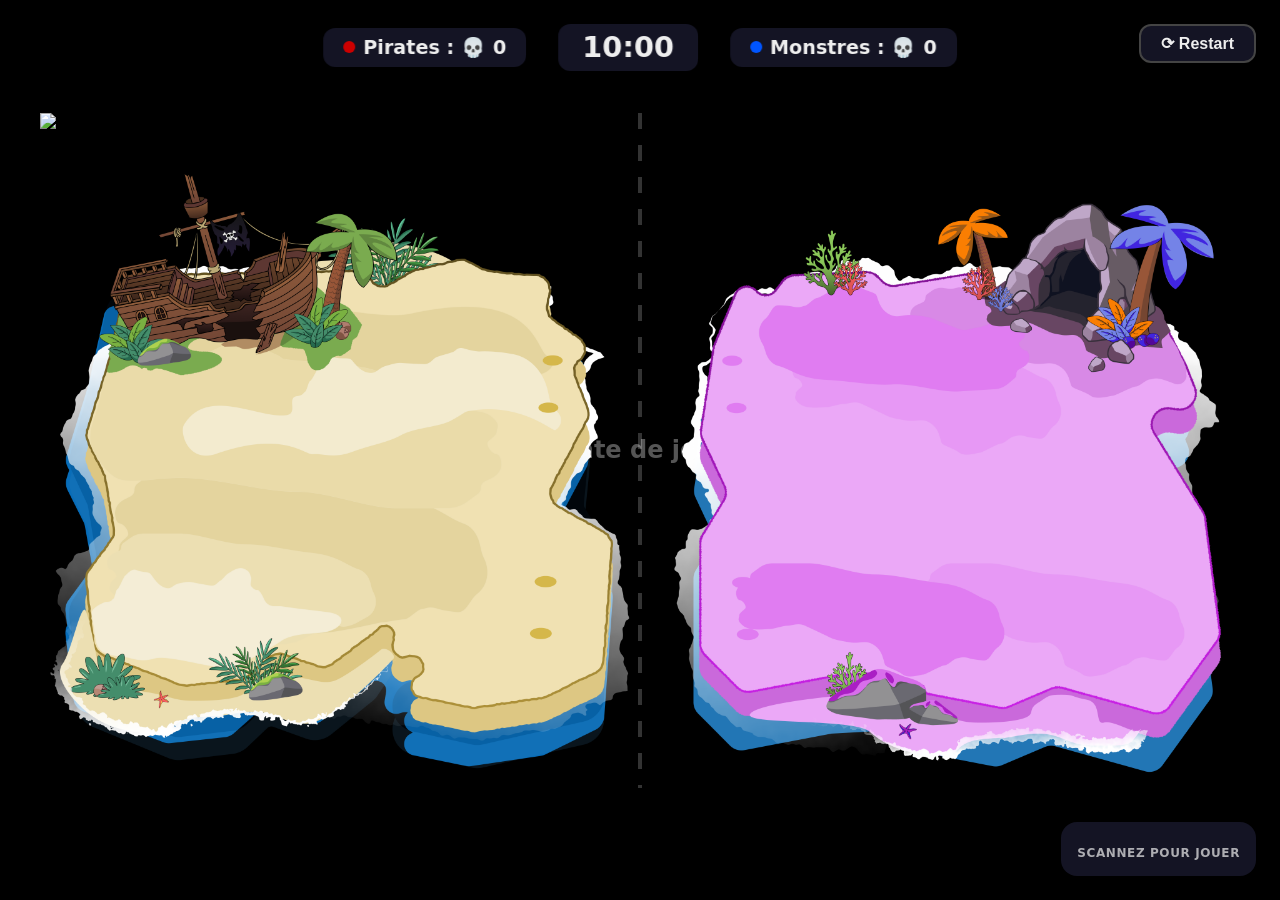
==== fruit-eater/game/index.html @ e528286f "feat: Introduce new arena background visuals and refactor game logic with zone-based spawning and pl" ====
<!DOCTYPE html>
<html lang="fr">
  <head>
    <meta charset="UTF-8" />
    <meta name="viewport" content="width=device-width, initial-scale=1.0" />
    <title>Sea Clash - Ecran Géant</title>
    <link rel="stylesheet" href="style.css?v=5" />
  </head>
  <body>

    <div id="hud">
      <div class="hud-team pirate">
        <span class="team-dot pirate" style="background: #cc0000;"></span>
        Pirates : 💀 <span id="deaths-pirate">0</span>
      </div>
      <div id="timer">10:00</div>
      <div class="hud-team monstre">
        <span class="team-dot monstre" style="background: #0055ff;"></span>
        Monstres : 💀 <span id="deaths-monstre">0</span>
      </div>
    </div>

    <div id="arena-wrapper">
      <div id="arena">
        <img id="bg-sea" src="ui/Composition_1_1.gif" alt="mer">
        <img id="bg-islands" src="ui/asset_du_fond.png" alt="iles">
        

        <div class="passerelle hidden" id="passerelle-top"></div>
        <div class="passerelle hidden" id="passerelle-bottom"></div>
        <div id="waiting">En attente de joueurs...</div>
      </div>
    </div>

    <div id="abordage-banner" class="hidden">
      ⚔️ ABORDAGE ! <span id="abordage-countdown"></span>
    </div>

    <div id="countdown-overlay" class="overlay hidden">
      <img id="countdown-image" src="" alt="countdown" style="max-width: 60vw; max-height: 60vh;">
    </div>

    <div id="screen-gameover" class="overlay hidden">
      <div class="gameover-card">
        <h1 id="gameover-title">Fin de la partie !</h1>

        <div class="gameover-scores">
          <div class="gameover-team pirate">
            <span class="team-dot pirate" style="background: #cc0000;"></span>
            Pirates
            <span class="gameover-points" id="final-pirate" style="color: #cc0000;">💀 0</span>
          </div>
          <div class="gameover-vs">VS</div>
          <div class="gameover-team monstre">
            <span class="team-dot monstre" style="background: #0055ff;"></span>
            Monstres
            <span class="gameover-points" id="final-monstre" style="color: #0055ff;">💀 0</span>
          </div>
        </div>

        <div id="gameover-restart">Prochaine partie dans <span id="restart-countdown">30</span>s</div>
      </div>
    </div>

    <button id="btn-restart">⟳ Restart</button>
    <div id="qr-box">
      <div id="qr-code"></div>
      <span id="qr-label">Scannez pour jouer</span>
    </div>

    <script src="https://cdnjs.cloudflare.com/ajax/libs/qrcode-generator/1.4.4/qrcode.min.js"></script>
    <script src="script.js?v=5"></script>
  </body>
</html>
---- fruit-eater/game/style.css ----
/* =============================================================================
   ECRAN DE JEU — style.css (affiche sur le projecteur / TV)
   ============================================================================= */

/* --- Reset CSS --- */
* {
  margin: 0;
  padding: 0;
  box-sizing: border-box;
}

.hidden {
  display: none !important;
}

body {
  background: #07bbdf;
  overflow: hidden; /* Pas de scrollbar */
  font-family: "Segoe UI", system-ui, sans-serif;
}

/* =============================================================================
   HUD (Head-Up Display)
   Barre d'info fixee en haut de l'ecran : score rouge | timer | score bleu
   ============================================================================= */

#hud {
  position: fixed;
  top: 1.5rem;
  left: 50%;
  transform: translateX(-50%); /* Centrer horizontalement */
  display: flex;
  align-items: center;
  gap: 2rem;
  z-index: 1000; /* Au-dessus de l'arène plein écran */
}

/* Bloc de score d'une equipe */
.hud-team {
  display: flex;
  align-items: center;
  gap: 0.5rem;
  font-size: 1.2rem;
  font-weight: 700;
  color: #eee;
  background: #1a1a2ecc; /* Fond semi-transparent */
  padding: 0.5rem 1.25rem;
  border-radius: 12px;
  backdrop-filter: blur(8px); /* Effet de flou derriere */
}

/* Compteur de morts dans le HUD */
.hud-deaths {
  margin-left: 0.5rem;
  opacity: 0.75;
  font-size: 1rem;
}

/* Timer au centre du HUD */
#timer {
  font-size: 1.8rem;
  font-weight: 800;
  color: #eee;
  background: #1a1a2ecc;
  padding: 0.4rem 1.5rem;
  border-radius: 12px;
  backdrop-filter: blur(8px);
  font-variant-numeric: tabular-nums; /* Chiffres a largeur fixe (pas de "saut") */
}

/* Timer en mode urgent : rouge + clignotant (derniers 30 secondes) */
#timer.urgent {
  color: #e94560;
  animation: pulse 1s infinite;
}

@keyframes pulse {
  0%, 100% { opacity: 1; }
  50% { opacity: 0.5; }
}

/* Petit rond colore a cote du nom d'equipe */
.team-dot {
  width: 12px;
  height: 12px;
  border-radius: 50%;
}

.team-dot.rouge {
  background: #e94560;
}

.team-dot.bleu {
  background: #4ea8de;
}

/* =============================================================================
   ARENA (zone de jeu)
   ============================================================================= */

/* Wrapper qui centre l'arene dans tout l'ecran */
#arena-wrapper {
  position: fixed;
  top: 0;
  left: 0;
  width: 100vw;
  height: 100vh;
  display: flex;
  justify-content: center;
  align-items: center;
  background: #000; /* Barres noires si ratio ne correspond pas */
}

/* L'arene elle-meme : 1200x675, agrandie/reduite via transform: scale() */
#arena {
  position: relative;
  width: 1200px;
  height: 675px;
  background: #000;
  overflow: hidden;
  transform-origin: center center;
  flex-shrink: 0;
}

/* Couches de Décor du Fond Marin */
#bg-sea {
  position: absolute;
  top: 0; left: 0;
  width: 100%; height: 100%;
  object-fit: cover;
  z-index: 0; /* Tout en bas, sous les joueurs */
}

#bg-islands {
  position: absolute;
  top: 0; left: 0;
  width: 100%; height: 100%;
  object-fit: contain;
  pointer-events: none; /* Laisse passer les clics au besoin */
  z-index: 1; /* Sous les joueurs, sur l'océan */
}

/* Passerelles sur la ligne centrale (ouvertes pendant l'abordage) */
.passerelle {
  position: absolute;
  left: calc(50% - 10px);
  width: 20px;
  background: rgba(255, 200, 0, 0.25);
  border-left: 3px solid rgba(255, 200, 0, 0.6);
  border-right: 3px solid rgba(255, 200, 0, 0.6);
  pointer-events: none;
  z-index: 2;
}

#passerelle-top    { top: 73px;  height: 120px; }
#passerelle-bottom { top: 607px; height: 120px; }

/* Banniere ABORDAGE ! */
#abordage-banner {
  position: fixed;
  top: 6rem;
  left: 50%;
  transform: translateX(-50%);
  font-size: 2.5rem;
  font-weight: 900;
  color: #ffd700;
  text-shadow: 0 0 20px orange, 0 2px 8px rgba(0,0,0,0.8);
  z-index: 20;
  pointer-events: none;
  animation: pulse 0.8s infinite;
  white-space: nowrap;
}

/* Ligne de separation centrale */
#arena::after {
  content: "";
  position: absolute;
  top: 0;
  left: 50%;
  transform: translateX(-50%);
  width: 4px;
  height: 100%;
  background: repeating-linear-gradient(
    to bottom,
    rgba(255,255,255,0.2) 0px,
    rgba(255,255,255,0.2) 16px,
    transparent 16px,
    transparent 32px
  );
  pointer-events: none;
  z-index: 1;
}

/* Zones des equipes */
.zone {
  position: absolute;
  top: 50%;
  transform: translateY(-50%);
  font-size: 6rem;
  font-weight: 900;
  letter-spacing: 0.1em;
  pointer-events: none;
  z-index: 0;
}

.zone.rouge {
  left: 60px;
  color: #e94560;
  opacity: 0.08;
}

.zone.bleu {
  right: 60px;
  color: #4ea8de;
  opacity: 0.08;
}

/* Message "En attente de joueurs..." affiche quand personne n'est connecte */
#waiting {
  position: absolute;
  inset: 0; /* Raccourci pour top:0 right:0 bottom:0 left:0 */
  display: flex;
  align-items: center;
  justify-content: center;
  font-size: 1.5rem;
  color: #555;
  font-weight: 600;
}

/* =============================================================================
   JOUEURS
   Chaque joueur est une div positionnee en absolu dans l'arene.
   Structure : un cercle colore + le pseudo en dessous.
   ============================================================================= */

.player {
  position: absolute;
  z-index: 3;
  display: flex;
  flex-direction: column;
  align-items: center;
  /* Transition fluide du mouvement (80ms = temps entre 2 envois de position) */
  transition: left 0.05s linear, top 0.05s linear;
  pointer-events: none; /* Ne bloque pas les clics */
}

/* Le cercle du joueur */
.player-dot {
  width: 30px;
  height: 30px;
  border-radius: 50%;
  border: 3px solid white;
}

/* Couleurs par equipe — sans lueur */
.player-dot.rouge {
  background: #e94560;
}

.player-dot.bleu {
  background: #4ea8de;
}

/* Pseudo affiche sous le cercle */
.player-name {
  margin-top: 4px;
  font-size: 0.75rem;
  font-weight: 700;
  color: #eee;
  text-shadow: 0 1px 4px rgba(0, 0, 0, 0.8); /* Ombre pour lisibilite */
  white-space: nowrap;
}


/* =============================================================================
   ECRAN DE FIN DE PARTIE (overlay)
   S'affiche par-dessus tout quand la partie se termine.
   ============================================================================= */

/* L'overlay couvre tout l'ecran avec un fond sombre semi-transparent */
.overlay {
  position: fixed;
  inset: 0;
  background: #0f0f23ee;
  display: flex;
  align-items: center;
  justify-content: center;
  z-index: 100; /* Par-dessus tout, y compris le HUD */
}

.overlay.hidden {
  display: none;
}

/* Carte centrale avec les resultats */
.gameover-card {
  text-align: center;
  color: #eee;
}

.gameover-card h1 {
  font-size: 3rem;
  margin-bottom: 2rem;
}

/* Scores finaux : Rouge VS Bleu */
.gameover-scores {
  display: flex;
  align-items: center;
  gap: 2rem;
  justify-content: center;
  margin-bottom: 2rem;
}

.gameover-team {
  display: flex;
  flex-direction: column;
  align-items: center;
  gap: 0.5rem;
  font-size: 1.3rem;
  font-weight: 700;
}

.gameover-team .team-dot {
  width: 20px;
  height: 20px;
}

/* Le nombre de points en tres gros */
.gameover-points {
  font-size: 4rem;
  font-weight: 900;
}

/* Couleur du score selon l'equipe */
.gameover-team.rouge .gameover-points {
  color: #e94560;
}

.gameover-team.bleu .gameover-points {
  color: #4ea8de;
}

/* "VS" entre les deux equipes */
.gameover-vs {
  font-size: 1.5rem;
  font-weight: 800;
  opacity: 0.4;
}

/* L'equipe gagnante est legerement agrandie */
.gameover-team.winner {
  transform: scale(1.15);
}

/* Texte "Prochaine partie dans Xs" */
#gameover-restart {
  font-size: 1.2rem;
  opacity: 0.6;
  margin-top: 1rem;
}

/* =============================================================================
   COUNTDOWN OVERLAY / POP
   ============================================================================= */

#countdown-overlay {
  background: rgba(0, 0, 0, 0.6);
  z-index: 50;
}

#countdown-image {
  object-fit: contain; /* The inline style max-height takes care of sizing */
  animation: countdown-pop 0.6s cubic-bezier(0.175, 0.885, 0.32, 1.275) forwards;
}

@keyframes countdown-pop {
  0% { transform: scale(0.2); opacity: 0; }
  60% { transform: scale(1.1); opacity: 1; }
  100% { transform: scale(1); opacity: 1; }
}

/* =============================================================================
   QR CODE
   Affiche en bas a droite de l'ecran pour que les joueurs puissent scanner
   et rejoindre la partie facilement.
   ============================================================================= */

#btn-restart {
  position: fixed;
  top: 1.5rem;
  right: 1.5rem;
  background: #1a1a2ecc;
  color: #eee;
  border: 2px solid #444;
  border-radius: 12px;
  padding: 0.5rem 1.25rem;
  font-size: 1rem;
  font-weight: 700;
  cursor: pointer;
  backdrop-filter: blur(8px);
  z-index: 1000;
  transition: background 0.15s;
}

#btn-restart:hover {
  background: #e9456033;
  border-color: #e94560;
}

#qr-box {
  position: fixed;
  bottom: 1.5rem;
  right: 1.5rem;
  display: flex;
  flex-direction: column;
  align-items: center;
  gap: 0.5rem;
  background: #1a1a2ecc;
  padding: 1rem;
  border-radius: 16px;
  backdrop-filter: blur(8px);
  z-index: 1000;
}

/* Le QR code genere est une balise <img> a l'interieur de cette div */
#qr-code img {
  display: block;
  width: 120px;
  height: 120px;
  border-radius: 8px;
}

#qr-label {
  font-size: 0.75rem;
  font-weight: 700;
  color: #eee;
  opacity: 0.7;
  text-transform: uppercase;
  letter-spacing: 0.05em;
}

/* =============================================================================
   ANIMATION KO : DEUX ETOILES EN ORBITE
   Quand un joueur est KO, deux etoiles tournent autour de sa tete.
   ============================================================================= */

/* Le conteneur central (le point pivot de l'orbite) */
.ko-effects {
  position: absolute;
  top: -10px;   /* Hauteur du centre de l'orbite au-dessus de la tete. Ajuste si besoin. */
  left: 50%;    /* Centre horizontalement */
  transform: translateX(-50%); /* Ajustement centrage */
  width: 0; height: 0; /* Le conteneur lui-meme est un point invisible */
  z-index: 10;  /* Au-dessus du pseudo */
  pointer-events: none; /* Ne bloque pas les clics */
}

/* Style commun aux deux etoiles */
.ko-star {
  position: absolute;
  width: 20px;  /* Taille d'une etoile */
  height: 20px;
  top: -10px;   /* Centrer verticalement l'etoile par rapport au pivot */
  left: -10px;  /* Centrer horizontalement l'etoile par rapport au pivot */
  /* Animation 'orbit' : 1.5s pour un tour complet, lineaire, infini */
  animation: orbit 1.5s linear infinite;
}

/* La deuxieme etoile a un delai negatif de la moitie de la duree. */
/* Cela la place exactement a l'oppose de la premiere sur le cercle. */
.ko-star-2 {
  animation-delay: -0.75s;
}

/* DEFINITION DE L'ORBITE (Double Rotation) */
@keyframes orbit {
  from { transform: rotate(0deg) translateX(30px) rotate(0deg); }
  to   { transform: rotate(360deg) translateX(30px) rotate(-360deg); }
}

/* =============================================================================
   NOUVEAU : LOOK MAGIQUE DES GEMMES (Halo + Plus Grosses)
   ============================================================================= */

.gem-container {
  position: absolute;
  width: 42px;  
  height: 42px;
  transform: translate(-50%, -50%);
  z-index: 5;
  pointer-events: none; 
}

.gem-halo {
  display: none; /* Halos supprimés */
}

/* Halos supprimés — classes conservées pour compatibilité JS */
.halo-bombe, .halo-rouge, .halo-corde { display: none; }

.gem-image {
  position: relative;
  width: 100%;
  height: 100%;
  object-fit: contain; 
  z-index: 2; 
}

.gem-warning {
  pointer-events: none;
}
.gem-warning .gem-image {
  animation: gemGrayscalePulse 1s infinite alternate;
}
.gem-warning .gem-halo {
  opacity: 0.1; 
}

@keyframes gemGrayscalePulse {
  from { opacity: 0.3; filter: grayscale(100%); }
  to   { opacity: 0.7; filter: grayscale(50%); }
}

.gem-active {
  animation: gemFloat 2s ease-in-out infinite;
}

@keyframes gemFloat {
  0%, 100% { transform: translate(-50%, -50%) translateY(0px); }
  50%      { transform: translate(-50%, -50%) translateY(-20px); } 
}

.gem-burst {
  animation: gemExplode 0.4s forwards cubic-bezier(0.1, 0.9, 0.2, 1);
  pointer-events: none;
}

@keyframes gemExplode {
  0%   { transform: translate(-50%, -50%) scale(1); opacity: 1; filter: brightness(2); }
  100% { transform: translate(-50%, -50%) scale(3); opacity: 0; filter: brightness(1); } 
}
/* =============================================================================
   NOUVEAU : VISUELS DES BOMBES LANCÉES & EXPLOSIONS
   ============================================================================= */

.bombe-splash {
  position: absolute;
  width: 36px; 
  height: 36px;
  background-size: contain;
  background-repeat: no-repeat;
  background-position: center;
  z-index: 5; 
  pointer-events: none;
  
  /* NOUVEAU : Glissade parfaitement fluide sur 1.5s ! */
  transition: left 1.5s linear, top 1.5s linear;
  
  /* NOUVEAU : Rotation très rapide sur elle-même */
  animation: bombe-spin 0.4s linear infinite;
}

@keyframes bombe-spin {
  from { transform: translate(-50%, -50%) rotate(0deg); }
  to   { transform: translate(-50%, -50%) rotate(360deg); }
}

/* L'élément d'explosion (utilisera explosion.png) */
.explosion {
  position: absolute;
  transform: translate(-50%, -50%); /* Centré parfaitement */
  background-size: contain;
  background-repeat: no-repeat;
  background-position: center;
  z-index: 6; /* Au-dessus de tout */
  pointer-events: none;
  
  /* C'est ici qu'on déclenche l'animation */
  animation: explosion-large 1s ease-out forwards;
}

/* L'animation : s'agrandit énormément et disparaît */
@keyframes explosion-large {
  0% {
    width: 0px; /* Part du centre (taille 0) */
    height: 0px;
    opacity: 1; /* Bien visible */
  }
  50% {
    opacity: 1; /* Reste visible pendant qu'elle s'agrandit */
  }
  100% {
    width: 600px; /* ÉNORME TAILLE (600px !) */
    height: 600px;
    opacity: 0; /* Devient totalement transparent à la fin */
  }
}
@keyframes spin-sabre {
  from { transform: rotate(0deg); }
  to   { transform: rotate(360deg); }
}
/* =============================================================================
   SABLES MOUVANTS (ZONES DE DANGER AVEC SPRITES)
   ============================================================================= */
.trap {
  position: absolute;
  z-index: 2; /* Sous les joueurs */
  pointer-events: none;
  
  /* L'image de sable mouvant utilise la taille définie par le serveur (trap.radius) */
  background-size: 100% 100%; /* S'adapte à la div "écrasée" */
  background-position: center;
}

/* Sprite de sable mouvant pour les Pirates (SMx-pirate.png) */
.trap.pirate {
  background-image: url('assets/SM1-pirate.png'); /* Par défaut, SM1 */
}

/* Sprite de sable mouvant pour les Monstres (SMx-monstre.png) */
.trap.monstre {
  background-image: url('assets/SM1-monstre.png'); /* Par défaut, SM1 */
}

/* Attaque Requin Géant (Gemme Rouge) */
.trap.shark {
  width: 320px;
  height: 190px;
  background-image: url('assets/shark.png');
  background-size: contain;
  background-repeat: no-repeat;
  background-position: center;
  transition: left 10s linear;
  z-index: 4;
}

/* Classe d'avertissement (clignotement avant apparition et disparition) */
.trap.warning {
  /* On applique un filtre pour montrer que la zone n'est pas encore "active" */
  filter: grayscale(100%) brightness(1.5);
  /* L'animation fait clignoter plus doucement */
  animation: trap-warning-blink 0.4s infinite alternate ease-in-out;
}

@keyframes trap-warning-blink {
  from { opacity: 1; }
  to   { opacity: 0.3; }
}
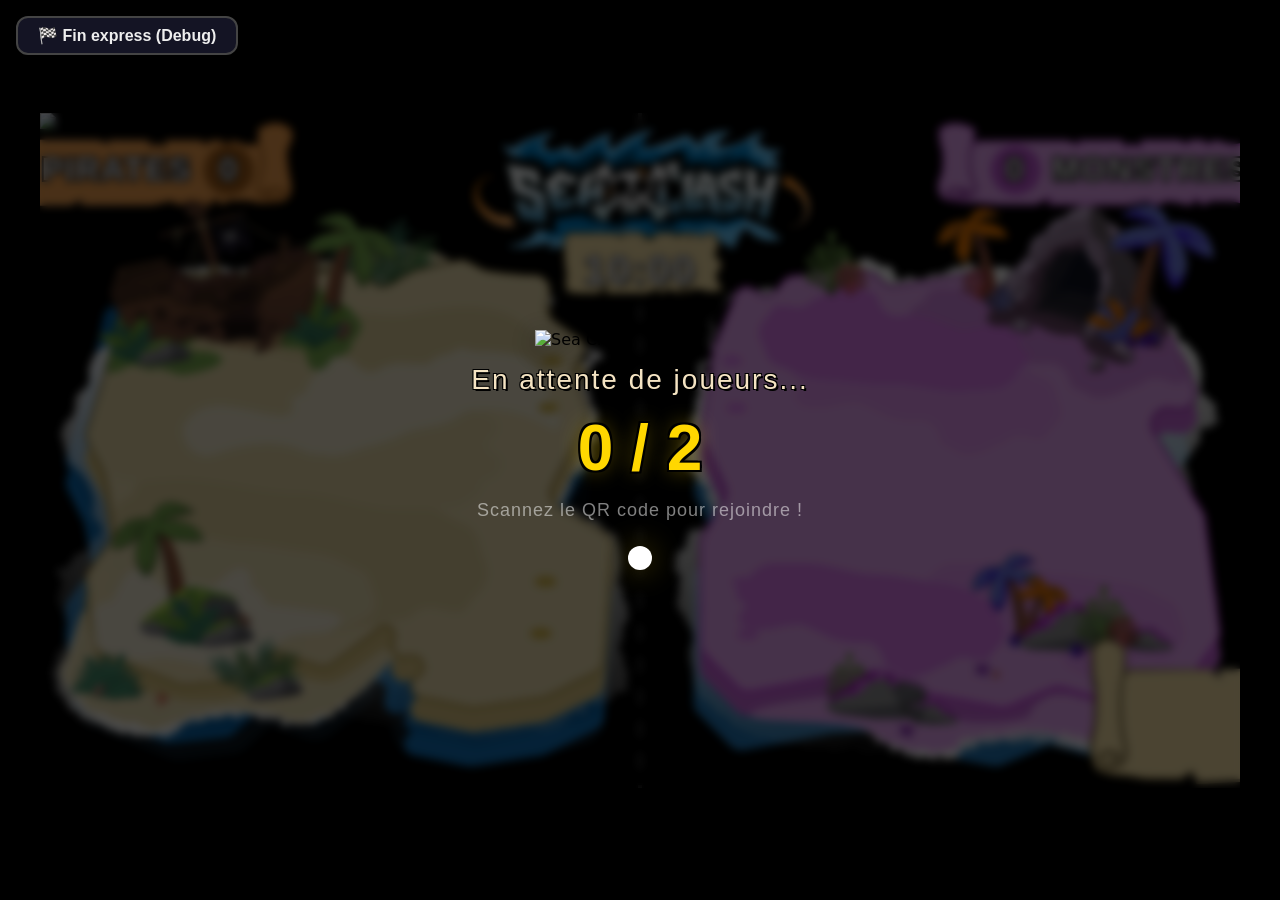
==== commit e99cc867: "feat: Introduce team selection UI and add numerous game assets for characters and results." ====
--- a/fruit-eater/game/index.html
+++ b/fruit-eater/game/index.html
@@ -1,74 +1,95 @@
 <!DOCTYPE html>
 <html lang="fr">
-  <head>
-    <meta charset="UTF-8" />
-    <meta name="viewport" content="width=device-width, initial-scale=1.0" />
-    <title>Sea Clash - Ecran Géant</title>
-    <link rel="stylesheet" href="style.css?v=5" />
-  </head>
-  <body>
 
-    <div id="hud">
-      <div class="hud-team pirate">
-        <span class="team-dot pirate" style="background: #cc0000;"></span>
-        Pirates : 💀 <span id="deaths-pirate">0</span>
+<head>
+  <meta charset="UTF-8" />
+  <meta name="viewport" content="width=device-width, initial-scale=1.0" />
+  <title>Sea Clash - Ecran Géant</title>
+  <link rel="stylesheet" href="style.css?v=9" />
+</head>
+
+<body>
+
+  <div id="arena-wrapper">
+    <div id="arena">
+      <img id="bg-sea" src="ui/Composition_1_1.gif" alt="mer">
+      <img id="bg-islands" src="ui/asset_du_fond.png" alt="iles">
+
+      <div class="passerelle hidden" id="passerelle-top"></div>
+      <div class="passerelle hidden" id="passerelle-bottom"></div>
+
+      <!-- Le nouvel overlay UI au-dessus du jeu -->
+      <img id="bg-overlay" src="ui/Asset_du_dessus.png" alt="UI Overlay">
+
+      <!-- Textes positionnés sur l'overlay -->
+      <div id="overlay-ui">
+        <!-- Score Pirate en haut à gauche -->
+        <div id="score-container-pirate">
+          <div class="score-text">PIRATES <span id="deaths-pirate" class="score-number">0</span></div>
+        </div>
+
+        <!-- Timer en haut au centre -->
+        <div id="timer-container">
+          <div id="timer" class="timer-text">10:00</div>
+        </div>
+
+        <!-- Score Monstre en haut à droite -->
+        <div id="score-container-monstre">
+          <div class="score-text"><span id="deaths-monstre" class="score-number">0</span> MONSTRES</div>
+        </div>
+
+        <!-- QR Code en bas à droite -->
+        <div id="qr-container">
+          <div id="qr-code"></div>
+        </div>
       </div>
-      <div id="timer">10:00</div>
-      <div class="hud-team monstre">
-        <span class="team-dot monstre" style="background: #0055ff;"></span>
-        Monstres : 💀 <span id="deaths-monstre">0</span>
+
+      <div id="waiting">
+        <div class="waiting-content">
+          <img src="/controller/assets/logo-manette.png" alt="Sea Clash" class="waiting-logo">
+          <div class="waiting-text">En attente de joueurs...</div>
+          <div class="waiting-counter" id="waiting-counter">0 / 2</div>
+          <div class="waiting-hint">Scannez le QR code pour rejoindre !</div>
+          <div id="waiting-qr" class="waiting-qr"></div>
+        </div>
       </div>
     </div>
+  </div>
 
-    <div id="arena-wrapper">
-      <div id="arena">
-        <img id="bg-sea" src="ui/Composition_1_1.gif" alt="mer">
-        <img id="bg-islands" src="ui/asset_du_fond.png" alt="iles">
-        
+  <div id="abordage-banner" class="hidden">
+    <img src="assets/À L'ABORDAGE.png" alt="A l'abordage" class="abordage-popup-img">
+  </div>
 
-        <div class="passerelle hidden" id="passerelle-top"></div>
-        <div class="passerelle hidden" id="passerelle-bottom"></div>
-        <div id="waiting">En attente de joueurs...</div>
+  <div id="abordage-timer" class="hidden">
+    <span id="abordage-countdown">45</span>
+  </div>
+
+  <div id="countdown-overlay" class="overlay hidden">
+    <img id="countdown-image" src="" alt="countdown" style="max-width: 60vw; max-height: 60vh;">
+  </div>
+
+  <div id="screen-gameover" class="overlay hidden">
+    <div class="gameover-card">
+      <img src="/controller/assets/logo-manette.png" alt="Sea Clash" class="gameover-logo">
+      <img id="gameover-title-img" src="assets/win-pirate.png" alt="Victoire" class="win-img">
+
+      <div class="gameover-scores-new">
+        <div class="result-ribbon pirate-ribbon" id="ribbon-pirate">
+          <span class="ribbon-score" id="final-pirate">0</span>
+        </div>
+        <div class="result-ribbon monstre-ribbon" id="ribbon-monstre">
+          <span class="ribbon-score" id="final-monstre">0</span>
+        </div>
       </div>
+
+      <div id="gameover-restart">Prochaine partie dans <span id="restart-countdown">30</span>s</div>
     </div>
+  </div>
 
-    <div id="abordage-banner" class="hidden">
-      ⚔️ ABORDAGE ! <span id="abordage-countdown"></span>
-    </div>
+  <button id="btn-force-end">🏁 Fin express (Debug)</button>
 
-    <div id="countdown-overlay" class="overlay hidden">
-      <img id="countdown-image" src="" alt="countdown" style="max-width: 60vw; max-height: 60vh;">
-    </div>
+  <script src="https://cdnjs.cloudflare.com/ajax/libs/qrcode-generator/1.4.4/qrcode.min.js"></script>
+  <script src="script.js?v=5"></script>
+</body>
 
-    <div id="screen-gameover" class="overlay hidden">
-      <div class="gameover-card">
-        <h1 id="gameover-title">Fin de la partie !</h1>
-
-        <div class="gameover-scores">
-          <div class="gameover-team pirate">
-            <span class="team-dot pirate" style="background: #cc0000;"></span>
-            Pirates
-            <span class="gameover-points" id="final-pirate" style="color: #cc0000;">💀 0</span>
-          </div>
-          <div class="gameover-vs">VS</div>
-          <div class="gameover-team monstre">
-            <span class="team-dot monstre" style="background: #0055ff;"></span>
-            Monstres
-            <span class="gameover-points" id="final-monstre" style="color: #0055ff;">💀 0</span>
-          </div>
-        </div>
-
-        <div id="gameover-restart">Prochaine partie dans <span id="restart-countdown">30</span>s</div>
-      </div>
-    </div>
-
-    <button id="btn-restart">⟳ Restart</button>
-    <div id="qr-box">
-      <div id="qr-code"></div>
-      <span id="qr-label">Scannez pour jouer</span>
-    </div>
-
-    <script src="https://cdnjs.cloudflare.com/ajax/libs/qrcode-generator/1.4.4/qrcode.min.js"></script>
-    <script src="script.js?v=5"></script>
-  </body>
 </html>
--- a/fruit-eater/game/style.css
+++ b/fruit-eater/game/style.css
@@ -13,85 +13,135 @@
   display: none !important;
 }
 
+@font-face {
+  font-family: 'Riking';
+  src: url('fonts/Riking.ttf') format('truetype');
+  font-weight: normal;
+  font-style: normal;
+}
+
 body {
   background: #07bbdf;
-  overflow: hidden; /* Pas de scrollbar */
-  font-family: "Segoe UI", system-ui, sans-serif;
-}
-
-/* =============================================================================
-   HUD (Head-Up Display)
-   Barre d'info fixee en haut de l'ecran : score rouge | timer | score bleu
-   ============================================================================= */
-
-#hud {
-  position: fixed;
-  top: 1.5rem;
+  overflow: hidden;
+  /* Pas de scrollbar */
+  font-family: "Riking", system-ui, sans-serif;
+}
+
+/* =============================================================================
+   NOUVELLE UI / OVERLAYS (FULL SCREEN ASSET)
+   ============================================================================= */
+
+#bg-overlay {
+  position: absolute;
+  top: 0;
+  left: 0;
+  width: 100%;
+  height: 100%;
+  object-fit: contain;
+  z-index: 10;
+  pointer-events: none;
+}
+
+#overlay-ui {
+  position: absolute;
+  top: 0;
+  left: 0;
+  width: 100%;
+  height: 100%;
+  z-index: 11;
+  pointer-events: none;
+}
+
+.score-text {
+  font-family: "Riking", sans-serif;
+  font-size: 32px;
+  font-weight: 900;
+  color: #fff;
+  text-shadow: 2px 2px 0px #000, -2px -2px 0 #000, 2px -2px 0 #000, -2px 2px 0 #000;
+  letter-spacing: 2px;
+  display: flex;
+  align-items: center;
+  gap: 12px;
+}
+
+.score-number {
+  display: inline-flex;
+  justify-content: center;
+  align-items: center;
+  min-width: 50px;
+  height: 50px;
+  border-radius: 50%;
+}
+
+#deaths-pirate {
+  background-color: #A05C19;
+}
+
+#deaths-monstre {
+  background-color: #C156D5;
+}
+
+#score-container-pirate {
+  position: absolute;
+  top: 8.5%;
+  left: 9%;
+  transform: translate(-50%, -50%);
+}
+
+#score-container-monstre {
+  position: absolute;
+  top: 8.5%;
+  right: 10%;
+  transform: translate(50%, -50%);
+}
+
+#timer-container {
+  position: absolute;
+  top: 20%;
   left: 50%;
-  transform: translateX(-50%); /* Centrer horizontalement */
-  display: flex;
-  align-items: center;
-  gap: 2rem;
-  z-index: 1000; /* Au-dessus de l'arène plein écran */
-}
-
-/* Bloc de score d'une equipe */
-.hud-team {
-  display: flex;
-  align-items: center;
-  gap: 0.5rem;
-  font-size: 1.2rem;
-  font-weight: 700;
-  color: #eee;
-  background: #1a1a2ecc; /* Fond semi-transparent */
-  padding: 0.5rem 1.25rem;
-  border-radius: 12px;
-  backdrop-filter: blur(8px); /* Effet de flou derriere */
-}
-
-/* Compteur de morts dans le HUD */
-.hud-deaths {
-  margin-left: 0.5rem;
-  opacity: 0.75;
-  font-size: 1rem;
-}
-
-/* Timer au centre du HUD */
-#timer {
-  font-size: 1.8rem;
-  font-weight: 800;
-  color: #eee;
-  background: #1a1a2ecc;
-  padding: 0.4rem 1.5rem;
-  border-radius: 12px;
-  backdrop-filter: blur(8px);
-  font-variant-numeric: tabular-nums; /* Chiffres a largeur fixe (pas de "saut") */
-}
-
-/* Timer en mode urgent : rouge + clignotant (derniers 30 secondes) */
+  transform: translateX(-50%);
+}
+
+.timer-text {
+  font-family: "Riking", sans-serif;
+  font-size: 40px;
+  font-weight: 900;
+  color: #fff;
+  text-shadow: 2px 2px 0px #000, -1px -1px 0 #000, 1px -1px 0 #000, -1px 1px 0 #000;
+  letter-spacing: 2px;
+}
+
 #timer.urgent {
   color: #e94560;
   animation: pulse 1s infinite;
 }
 
+#qr-container {
+  position: absolute;
+  bottom: 9%;
+  right: calc(6% - 20px);
+  transform: translate(50%, 50%);
+  z-index: 55;
+}
+
+#qr-code img {
+  display: block;
+  width: 90px;
+  height: 90px;
+  border-radius: 8px;
+  border: 4px solid #5e260a;
+}
+
 @keyframes pulse {
-  0%, 100% { opacity: 1; }
-  50% { opacity: 0.5; }
-}
-
-/* Petit rond colore a cote du nom d'equipe */
-.team-dot {
-  width: 12px;
-  height: 12px;
-  border-radius: 50%;
-}
-
-.team-dot.rouge {
-  background: #e94560;
-}
-
-.team-dot.bleu {
-  background: #4ea8de;
+
+  0%,
+  100% {
+    opacity: 1;
+  }
+
+  50% {
+    opacity: 0.5;
+  }
 }
 
 /* =============================================================================
@@ -108,7 +158,8 @@
   display: flex;
   justify-content: center;
   align-items: center;
-  background: #000; /* Barres noires si ratio ne correspond pas */
+  background: #000;
+  /* Barres noires si ratio ne correspond pas */
 }
 
 /* L'arene elle-meme : 1200x675, agrandie/reduite via transform: scale() */
@@ -125,50 +176,136 @@
 /* Couches de Décor du Fond Marin */
 #bg-sea {
   position: absolute;
-  top: 0; left: 0;
-  width: 100%; height: 100%;
+  top: 0;
+  left: 0;
+  width: 100%;
+  height: 100%;
   object-fit: cover;
-  z-index: 0; /* Tout en bas, sous les joueurs */
+  z-index: 0;
+  /* Tout en bas, sous les joueurs */
 }
 
 #bg-islands {
   position: absolute;
-  top: 0; left: 0;
-  width: 100%; height: 100%;
+  top: 0;
+  left: 0;
+  width: 100%;
+  height: 100%;
   object-fit: contain;
-  pointer-events: none; /* Laisse passer les clics au besoin */
-  z-index: 1; /* Sous les joueurs, sur l'océan */
+  pointer-events: none;
+  /* Laisse passer les clics au besoin */
+  z-index: 1;
+  /* Sous les joueurs, sur l'océan */
 }
 
 /* Passerelles sur la ligne centrale (ouvertes pendant l'abordage) */
 .passerelle {
   position: absolute;
-  left: calc(50% - 10px);
-  width: 20px;
-  background: rgba(255, 200, 0, 0.25);
-  border-left: 3px solid rgba(255, 200, 0, 0.6);
-  border-right: 3px solid rgba(255, 200, 0, 0.6);
+  left: calc(50% - 130px);
+  /* Centered based on 260px width */
+  width: 260px;
+  /* Increased to maintain proportion with pont.png (2216x1017) */
+  background-color: transparent;
+  background-image: url('ui/pont.png');
+  background-size: contain;
+  background-repeat: no-repeat;
+  background-position: center;
+  border: none;
+  outline: none;
   pointer-events: none;
   z-index: 2;
-}
-
-#passerelle-top    { top: 73px;  height: 120px; }
-#passerelle-bottom { top: 607px; height: 120px; }
+  /* L'animation se déclenchera à chaque fois que la classe .hidden sera retirée */
+  animation: bridge-appear 0.8s cubic-bezier(0.1, 0.9, 0.2, 1) forwards;
+}
+
+@keyframes bridge-appear {
+  0% {
+    opacity: 0;
+    transform: scale(0.8) translateY(-30px);
+  }
+
+  100% {
+    opacity: 1;
+    transform: scale(1) translateY(0);
+  }
+}
+
+/* On rapproche les passerelles du centre (l'arène fait 675px de haut, le centre est à ~337px) */
+#passerelle-top {
+  top: 180px;
+  height: 120px;
+  animation-name: bridge-appear-top;
+}
+
+#passerelle-bottom {
+  top: 380px;
+  height: 120px;
+  animation-name: bridge-appear-bottom;
+}
+
+@keyframes bridge-appear-top {
+  0% {
+    opacity: 0;
+    transform: translateY(-50px);
+  }
+
+  100% {
+    opacity: 1;
+    transform: translateY(0);
+  }
+}
+
+@keyframes bridge-appear-bottom {
+  0% {
+    opacity: 0;
+    transform: translateY(50px);
+  }
+
+  100% {
+    opacity: 1;
+    transform: translateY(0);
+  }
+}
 
 /* Banniere ABORDAGE ! */
 #abordage-banner {
   position: fixed;
-  top: 6rem;
+  inset: 0;
+  background: rgba(0, 0, 0, 0.5);
+  z-index: 60;
+  display: flex;
+  justify-content: center;
+  align-items: center;
+  pointer-events: none;
+}
+
+#abordage-banner.hidden {
+  display: none !important;
+}
+
+.abordage-popup-img {
+  max-width: 80vw;
+  max-height: 80vh;
+  object-fit: contain;
+  animation: countdown-pop 0.6s cubic-bezier(0.175, 0.885, 0.32, 1.275) forwards;
+}
+
+#abordage-timer {
+  position: absolute;
+  top: 50%;
   left: 50%;
-  transform: translateX(-50%);
-  font-size: 2.5rem;
-  font-weight: 900;
-  color: #ffd700;
-  text-shadow: 0 0 20px orange, 0 2px 8px rgba(0,0,0,0.8);
-  z-index: 20;
-  pointer-events: none;
-  animation: pulse 0.8s infinite;
-  white-space: nowrap;
+  transform: translate(-50%, -50%);
+  font-family: "Riking", sans-serif;
+  font-size: 80px;
+  color: #cc0000;
+  text-shadow: 2px 2px 0px #000, -1px -1px 0 #000, 1px -1px 0 #000, -1px 1px 0 #000;
+  pointer-events: none;
+  z-index: 5;
+  /* Sous les personnages mais visible! */
+}
+
+#abordage-timer.hidden {
+  display: none !important;
 }
 
 /* Ligne de separation centrale */
@@ -180,13 +317,11 @@
   transform: translateX(-50%);
   width: 4px;
   height: 100%;
-  background: repeating-linear-gradient(
-    to bottom,
-    rgba(255,255,255,0.2) 0px,
-    rgba(255,255,255,0.2) 16px,
-    transparent 16px,
-    transparent 32px
-  );
+  background: repeating-linear-gradient(to bottom,
+      rgba(255, 255, 255, 0.2) 0px,
+      rgba(255, 255, 255, 0.2) 16px,
+      transparent 16px,
+      transparent 32px);
   pointer-events: none;
   z-index: 1;
 }
@@ -215,16 +350,94 @@
   opacity: 0.08;
 }
 
-/* Message "En attente de joueurs..." affiche quand personne n'est connecte */
+/* Message "En attente de joueurs..." affiché quand pas assez de joueurs */
 #waiting {
   position: absolute;
-  inset: 0; /* Raccourci pour top:0 right:0 bottom:0 left:0 */
+  inset: 0;
   display: flex;
   align-items: center;
   justify-content: center;
-  font-size: 1.5rem;
-  color: #555;
-  font-weight: 600;
+  z-index: 50;
+  background: rgba(0, 0, 0, 0.7);
+  backdrop-filter: blur(4px);
+}
+
+.waiting-content {
+  display: flex;
+  flex-direction: column;
+  align-items: center;
+  gap: 15px;
+}
+
+.waiting-logo {
+  width: 350px;
+  max-width: 60%;
+  object-fit: contain;
+  filter: drop-shadow(0 4px 15px rgba(0, 0, 0, 0.6));
+  animation: waiting-logo-float 3s ease-in-out infinite;
+}
+
+@keyframes waiting-logo-float {
+
+  0%,
+  100% {
+    transform: translateY(0);
+  }
+
+  50% {
+    transform: translateY(-10px);
+  }
+}
+
+.waiting-text {
+  font-family: "Riking", sans-serif;
+  font-size: 28px;
+  color: #f5e4c3;
+  text-shadow: 2px 2px 0px #000, -1px -1px 0 #000, 1px -1px 0 #000, -1px 1px 0 #000;
+  letter-spacing: 2px;
+}
+
+.waiting-counter {
+  font-family: "Riking", sans-serif;
+  font-size: 64px;
+  font-weight: 900;
+  color: #ffd700;
+  text-shadow: 2px 2px 0px #000, -2px -2px 0 #000, 2px -2px 0 #000, -2px 2px 0 #000,
+    0 0 20px rgba(255, 215, 0, 0.4);
+  animation: counter-pulse 2s ease-in-out infinite;
+}
+
+@keyframes counter-pulse {
+
+  0%,
+  100% {
+    transform: scale(1);
+  }
+
+  50% {
+    transform: scale(1.05);
+  }
+}
+
+.waiting-hint {
+  font-family: "Riking", sans-serif;
+  font-size: 18px;
+  color: rgba(255, 255, 255, 0.5);
+  letter-spacing: 1px;
+}
+
+.waiting-qr {
+  margin-top: 10px;
+  padding: 12px;
+  background: #fff;
+  border-radius: 12px;
+  box-shadow: 0 0 30px rgba(255, 215, 0, 0.3), 0 4px 15px rgba(0, 0, 0, 0.5);
+}
+
+.waiting-qr img {
+  display: block;
+  width: 150px;
+  height: 150px;
 }
 
 /* =============================================================================
@@ -235,13 +448,16 @@
 
 .player {
   position: absolute;
+  left: 0;
+  top: 0;
   z-index: 3;
   display: flex;
   flex-direction: column;
   align-items: center;
-  /* Transition fluide du mouvement (80ms = temps entre 2 envois de position) */
-  transition: left 0.05s linear, top 0.05s linear;
-  pointer-events: none; /* Ne bloque pas les clics */
+  /* Transition GPU via transform (pas de reflow !) */
+  transition: transform 0.05s linear;
+  will-change: transform;
+  pointer-events: none;
 }
 
 /* Le cercle du joueur */
@@ -265,9 +481,10 @@
 .player-name {
   margin-top: 4px;
   font-size: 0.75rem;
+  font-family: Arial, sans-serif;
   font-weight: 700;
-  color: #eee;
-  text-shadow: 0 1px 4px rgba(0, 0, 0, 0.8); /* Ombre pour lisibilite */
+  color: #5e260a;
+  text-shadow: 0 1px 2px rgba(0, 0, 0, 0.4);
   white-space: nowrap;
 }
 
@@ -285,72 +502,95 @@
   display: flex;
   align-items: center;
   justify-content: center;
-  z-index: 100; /* Par-dessus tout, y compris le HUD */
+  z-index: 100;
+  /* Par-dessus tout, y compris le HUD */
 }
 
 .overlay.hidden {
   display: none;
 }
 
-/* Carte centrale avec les resultats */
+/* Nouveau design Carte Centrale */
+#screen-gameover {
+  background-color: #3973c6;
+}
+
 .gameover-card {
-  text-align: center;
-  color: #eee;
-}
-
-.gameover-card h1 {
-  font-size: 3rem;
-  margin-bottom: 2rem;
-}
-
-/* Scores finaux : Rouge VS Bleu */
-.gameover-scores {
-  display: flex;
-  align-items: center;
-  gap: 2rem;
+  display: flex;
+  flex-direction: column;
+  align-items: center;
+  gap: 15px;
+}
+
+.gameover-logo {
+  max-width: 600px;
+  object-fit: contain;
+  margin-bottom: 1rem;
+}
+
+.win-img {
+  max-width: 650px;
+  max-height: 40vh;
+  object-fit: contain;
+  margin-bottom: 1rem;
+}
+
+.gameover-scores-new {
+  display: flex;
+  flex-direction: column;
+  gap: 10px;
+  margin-bottom: 15px;
+}
+
+.result-ribbon {
+  position: relative;
+  width: 480px;
+  height: 110px;
+  background-size: contain;
+  background-position: center;
+  background-repeat: no-repeat;
+  display: flex;
+  align-items: center;
+  transition: transform 0.3s ease;
+}
+
+.result-ribbon.winner {
+  transform: scale(1.15);
+  z-index: 10;
+}
+
+.pirate-ribbon {
+  background-image: url('assets/ruban-resultat-pirate.png');
+}
+
+.monstre-ribbon {
+  background-image: url('assets/ruban-resultat-monstre.png');
+}
+
+.ribbon-score {
+  position: absolute;
+  right: 18%;
+  top: 55%;
+  transform: translateY(-50%);
+  width: 65px;
+  height: 65px;
+  display: flex;
   justify-content: center;
-  margin-bottom: 2rem;
-}
-
-.gameover-team {
-  display: flex;
-  flex-direction: column;
-  align-items: center;
-  gap: 0.5rem;
-  font-size: 1.3rem;
-  font-weight: 700;
-}
-
-.gameover-team .team-dot {
-  width: 20px;
-  height: 20px;
-}
-
-/* Le nombre de points en tres gros */
-.gameover-points {
-  font-size: 4rem;
+  align-items: center;
+  border-radius: 50%;
+  font-family: "Riking", sans-serif;
+  font-size: 38px;
+  color: #fff;
   font-weight: 900;
-}
-
-/* Couleur du score selon l'equipe */
-.gameover-team.rouge .gameover-points {
-  color: #e94560;
-}
-
-.gameover-team.bleu .gameover-points {
-  color: #4ea8de;
-}
-
-/* "VS" entre les deux equipes */
-.gameover-vs {
-  font-size: 1.5rem;
-  font-weight: 800;
-  opacity: 0.4;
-}
-
-/* L'equipe gagnante est legerement agrandie */
-.gameover-team.winner {
-  transform: scale(1.15);
+  text-shadow: 2px 2px 4px rgba(0, 0, 0, 0.3);
+}
+
+#final-pirate {
+  background-color: #A05C19;
+}
+
+#final-monstre {
+  background-color: #C156D5;
 }
 
 /* Texte "Prochaine partie dans Xs" */
@@ -370,14 +610,26 @@
 }
 
 #countdown-image {
-  object-fit: contain; /* The inline style max-height takes care of sizing */
+  object-fit: contain;
+  /* The inline style max-height takes care of sizing */
   animation: countdown-pop 0.6s cubic-bezier(0.175, 0.885, 0.32, 1.275) forwards;
 }
 
 @keyframes countdown-pop {
-  0% { transform: scale(0.2); opacity: 0; }
-  60% { transform: scale(1.1); opacity: 1; }
-  100% { transform: scale(1); opacity: 1; }
+  0% {
+    transform: scale(0.2);
+    opacity: 0;
+  }
+
+  60% {
+    transform: scale(1.1);
+    opacity: 1;
+  }
+
+  100% {
+    transform: scale(1);
+    opacity: 1;
+  }
 }
 
 /* =============================================================================
@@ -386,10 +638,298 @@
    et rejoindre la partie facilement.
    ============================================================================= */
 
-#btn-restart {
+
+
+
+
+/* =============================================================================
+   ANIMATION KO : DEUX ETOILES EN ORBITE
+   Quand un joueur est KO, deux etoiles tournent autour de sa tete.
+   ============================================================================= */
+
+/* Le conteneur central (le point pivot de l'orbite) */
+.ko-effects {
+  position: absolute;
+  top: -10px;
+  /* Hauteur du centre de l'orbite au-dessus de la tete. Ajuste si besoin. */
+  left: 50%;
+  /* Centre horizontalement */
+  transform: translateX(-50%);
+  /* Ajustement centrage */
+  width: 0;
+  height: 0;
+  /* Le conteneur lui-meme est un point invisible */
+  z-index: 10;
+  /* Au-dessus du pseudo */
+  pointer-events: none;
+  /* Ne bloque pas les clics */
+}
+
+/* Style commun aux deux etoiles */
+.ko-star {
+  position: absolute;
+  width: 20px;
+  /* Taille d'une etoile */
+  height: 20px;
+  top: -10px;
+  /* Centrer verticalement l'etoile par rapport au pivot */
+  left: -10px;
+  /* Centrer horizontalement l'etoile par rapport au pivot */
+  /* Animation 'orbit' : 1.5s pour un tour complet, lineaire, infini */
+  animation: orbit 1.5s linear infinite;
+}
+
+/* La deuxieme etoile a un delai negatif de la moitie de la duree. */
+/* Cela la place exactement a l'oppose de la premiere sur le cercle. */
+.ko-star-2 {
+  animation-delay: -0.75s;
+}
+
+/* DEFINITION DE L'ORBITE (Double Rotation) */
+@keyframes orbit {
+  from {
+    transform: rotate(0deg) translateX(30px) rotate(0deg);
+  }
+
+  to {
+    transform: rotate(360deg) translateX(30px) rotate(-360deg);
+  }
+}
+
+/* =============================================================================
+   NOUVEAU : LOOK MAGIQUE DES GEMMES (Halo + Plus Grosses)
+   ============================================================================= */
+
+.gem-container {
+  position: absolute;
+  width: 42px;
+  height: 42px;
+  transform: translate(-50%, -50%);
+  z-index: 5;
+  pointer-events: none;
+}
+
+.gem-halo {
+  display: none;
+  /* Halos supprimés */
+}
+
+/* Halos supprimés — classes conservées pour compatibilité JS */
+.halo-bombe,
+.halo-rouge,
+.halo-corde {
+  display: none;
+}
+
+.gem-image {
+  position: relative;
+  width: 100%;
+  height: 100%;
+  object-fit: contain;
+  z-index: 2;
+}
+
+.gem-warning {
+  pointer-events: none;
+}
+
+.gem-warning .gem-image {
+  animation: gemGrayscalePulse 1s infinite alternate;
+}
+
+.gem-warning .gem-halo {
+  opacity: 0.1;
+}
+
+@keyframes gemGrayscalePulse {
+  from {
+    opacity: 0.3;
+    filter: grayscale(100%);
+  }
+
+  to {
+    opacity: 0.7;
+    filter: grayscale(50%);
+  }
+}
+
+.gem-active {
+  animation: gemFloat 2s ease-in-out infinite;
+}
+
+@keyframes gemFloat {
+
+  0%,
+  100% {
+    transform: translate(-50%, -50%) translateY(0px);
+  }
+
+  50% {
+    transform: translate(-50%, -50%) translateY(-20px);
+  }
+}
+
+.gem-burst {
+  animation: gemExplode 0.4s forwards cubic-bezier(0.1, 0.9, 0.2, 1);
+  pointer-events: none;
+}
+
+@keyframes gemExplode {
+  0% {
+    transform: translate(-50%, -50%) scale(1);
+    opacity: 1;
+    filter: brightness(2);
+  }
+
+  100% {
+    transform: translate(-50%, -50%) scale(3);
+    opacity: 0;
+    filter: brightness(1);
+  }
+}
+
+/* =============================================================================
+   NOUVEAU : VISUELS DES BOMBES LANCÉES & EXPLOSIONS
+   ============================================================================= */
+
+.bombe-splash {
+  position: absolute;
+  width: 36px;
+  height: 36px;
+  background-size: contain;
+  background-repeat: no-repeat;
+  background-position: center;
+  z-index: 5;
+  pointer-events: none;
+
+  /* NOUVEAU : Glissade parfaitement fluide sur 1.5s ! */
+  transition: left 1.5s linear, top 1.5s linear;
+
+  /* NOUVEAU : Rotation très rapide sur elle-même */
+  animation: bombe-spin 0.4s linear infinite;
+}
+
+@keyframes bombe-spin {
+  from {
+    transform: translate(-50%, -50%) rotate(0deg);
+  }
+
+  to {
+    transform: translate(-50%, -50%) rotate(360deg);
+  }
+}
+
+/* L'élément d'explosion (utilisera explosion.png) */
+.explosion {
+  position: absolute;
+  transform: translate(-50%, -50%);
+  /* Centré parfaitement */
+  background-size: contain;
+  background-repeat: no-repeat;
+  background-position: center;
+  z-index: 6;
+  /* Au-dessus de tout */
+  pointer-events: none;
+
+  /* C'est ici qu'on déclenche l'animation */
+  animation: explosion-large 1s ease-out forwards;
+}
+
+/* L'animation : s'agrandit énormément et disparaît */
+@keyframes explosion-large {
+  0% {
+    width: 0px;
+    /* Part du centre (taille 0) */
+    height: 0px;
+    opacity: 1;
+    /* Bien visible */
+  }
+
+  50% {
+    opacity: 1;
+    /* Reste visible pendant qu'elle s'agrandit */
+  }
+
+  100% {
+    width: 300px;
+    height: 300px;
+    opacity: 0;
+    /* Disparaît progressivement */
+  }
+}
+
+@keyframes spin-sabre {
+  from {
+    transform: rotate(0deg);
+  }
+
+  to {
+    transform: rotate(360deg);
+  }
+}
+
+/* =============================================================================
+   SABLES MOUVANTS (ZONES DE DANGER AVEC SPRITES)
+   ============================================================================= */
+.trap {
+  position: absolute;
+  z-index: 2;
+  /* Sous les joueurs */
+  pointer-events: none;
+
+  /* L'image de sable mouvant utilise la taille définie par le serveur (trap.radius) */
+  background-size: 100% 100%;
+  /* S'adapte à la div "écrasée" */
+  background-position: center;
+}
+
+/* Sprite de sable mouvant pour les Pirates (SMx-pirate.png) */
+.trap.pirate {
+  background-image: url('assets/SM1-pirate.png');
+  /* Par défaut, SM1 */
+}
+
+/* Sprite de sable mouvant pour les Monstres (SMx-monstre.png) */
+.trap.monstre {
+  background-image: url('assets/SM1-monstre.png');
+  /* Par défaut, SM1 */
+}
+
+/* Attaque Requin Géant (Gemme Rouge) */
+.trap.shark {
+  width: 320px;
+  height: 190px;
+  background-image: url('assets/shark.png');
+  background-size: contain;
+  background-repeat: no-repeat;
+  background-position: center;
+  transition: left 5s linear;
+  z-index: 4;
+}
+
+/* Classe d'avertissement (clignotement avant apparition et disparition) */
+.trap.warning {
+  /* On applique un filtre pour montrer que la zone n'est pas encore "active" */
+  filter: grayscale(100%) brightness(1.5);
+  /* L'animation fait clignoter plus doucement */
+  animation: trap-warning-blink 0.4s infinite alternate ease-in-out;
+}
+
+@keyframes trap-warning-blink {
+  from {
+    opacity: 1;
+  }
+
+  to {
+    opacity: 0.3;
+  }
+}
+
+#btn-force-end {
   position: fixed;
-  top: 1.5rem;
-  right: 1.5rem;
+  top: 1rem;
+  left: 1rem;
+  /* placed it logicially */
   background: #1a1a2ecc;
   color: #eee;
   border: 2px solid #444;
@@ -403,247 +943,24 @@
   transition: background 0.15s;
 }
 
-#btn-restart:hover {
+#btn-force-end:hover {
   background: #e9456033;
   border-color: #e94560;
 }
 
-#qr-box {
-  position: fixed;
-  bottom: 1.5rem;
-  right: 1.5rem;
-  display: flex;
-  flex-direction: column;
-  align-items: center;
-  gap: 0.5rem;
-  background: #1a1a2ecc;
-  padding: 1rem;
-  border-radius: 16px;
-  backdrop-filter: blur(8px);
-  z-index: 1000;
-}
-
-/* Le QR code genere est une balise <img> a l'interieur de cette div */
-#qr-code img {
-  display: block;
-  width: 120px;
-  height: 120px;
-  border-radius: 8px;
-}
-
-#qr-label {
-  font-size: 0.75rem;
-  font-weight: 700;
-  color: #eee;
-  opacity: 0.7;
-  text-transform: uppercase;
-  letter-spacing: 0.05em;
-}
-
-/* =============================================================================
-   ANIMATION KO : DEUX ETOILES EN ORBITE
-   Quand un joueur est KO, deux etoiles tournent autour de sa tete.
-   ============================================================================= */
-
-/* Le conteneur central (le point pivot de l'orbite) */
-.ko-effects {
-  position: absolute;
-  top: -10px;   /* Hauteur du centre de l'orbite au-dessus de la tete. Ajuste si besoin. */
-  left: 50%;    /* Centre horizontalement */
-  transform: translateX(-50%); /* Ajustement centrage */
-  width: 0; height: 0; /* Le conteneur lui-meme est un point invisible */
-  z-index: 10;  /* Au-dessus du pseudo */
-  pointer-events: none; /* Ne bloque pas les clics */
-}
-
-/* Style commun aux deux etoiles */
-.ko-star {
-  position: absolute;
-  width: 20px;  /* Taille d'une etoile */
-  height: 20px;
-  top: -10px;   /* Centrer verticalement l'etoile par rapport au pivot */
-  left: -10px;  /* Centrer horizontalement l'etoile par rapport au pivot */
-  /* Animation 'orbit' : 1.5s pour un tour complet, lineaire, infini */
-  animation: orbit 1.5s linear infinite;
-}
-
-/* La deuxieme etoile a un delai negatif de la moitie de la duree. */
-/* Cela la place exactement a l'oppose de la premiere sur le cercle. */
-.ko-star-2 {
-  animation-delay: -0.75s;
-}
-
-/* DEFINITION DE L'ORBITE (Double Rotation) */
-@keyframes orbit {
-  from { transform: rotate(0deg) translateX(30px) rotate(0deg); }
-  to   { transform: rotate(360deg) translateX(30px) rotate(-360deg); }
-}
-
-/* =============================================================================
-   NOUVEAU : LOOK MAGIQUE DES GEMMES (Halo + Plus Grosses)
-   ============================================================================= */
-
-.gem-container {
-  position: absolute;
-  width: 42px;  
-  height: 42px;
-  transform: translate(-50%, -50%);
-  z-index: 5;
-  pointer-events: none; 
-}
-
-.gem-halo {
-  display: none; /* Halos supprimés */
-}
-
-/* Halos supprimés — classes conservées pour compatibilité JS */
-.halo-bombe, .halo-rouge, .halo-corde { display: none; }
-
-.gem-image {
-  position: relative;
-  width: 100%;
-  height: 100%;
-  object-fit: contain; 
-  z-index: 2; 
-}
-
-.gem-warning {
-  pointer-events: none;
-}
-.gem-warning .gem-image {
-  animation: gemGrayscalePulse 1s infinite alternate;
-}
-.gem-warning .gem-halo {
-  opacity: 0.1; 
-}
-
-@keyframes gemGrayscalePulse {
-  from { opacity: 0.3; filter: grayscale(100%); }
-  to   { opacity: 0.7; filter: grayscale(50%); }
-}
-
-.gem-active {
-  animation: gemFloat 2s ease-in-out infinite;
-}
-
-@keyframes gemFloat {
-  0%, 100% { transform: translate(-50%, -50%) translateY(0px); }
-  50%      { transform: translate(-50%, -50%) translateY(-20px); } 
-}
-
-.gem-burst {
-  animation: gemExplode 0.4s forwards cubic-bezier(0.1, 0.9, 0.2, 1);
-  pointer-events: none;
-}
-
-@keyframes gemExplode {
-  0%   { transform: translate(-50%, -50%) scale(1); opacity: 1; filter: brightness(2); }
-  100% { transform: translate(-50%, -50%) scale(3); opacity: 0; filter: brightness(1); } 
-}
-/* =============================================================================
-   NOUVEAU : VISUELS DES BOMBES LANCÉES & EXPLOSIONS
-   ============================================================================= */
-
-.bombe-splash {
-  position: absolute;
-  width: 36px; 
-  height: 36px;
-  background-size: contain;
-  background-repeat: no-repeat;
-  background-position: center;
-  z-index: 5; 
-  pointer-events: none;
-  
-  /* NOUVEAU : Glissade parfaitement fluide sur 1.5s ! */
-  transition: left 1.5s linear, top 1.5s linear;
-  
-  /* NOUVEAU : Rotation très rapide sur elle-même */
-  animation: bombe-spin 0.4s linear infinite;
-}
-
-@keyframes bombe-spin {
-  from { transform: translate(-50%, -50%) rotate(0deg); }
-  to   { transform: translate(-50%, -50%) rotate(360deg); }
-}
-
-/* L'élément d'explosion (utilisera explosion.png) */
-.explosion {
-  position: absolute;
-  transform: translate(-50%, -50%); /* Centré parfaitement */
-  background-size: contain;
-  background-repeat: no-repeat;
-  background-position: center;
-  z-index: 6; /* Au-dessus de tout */
-  pointer-events: none;
-  
-  /* C'est ici qu'on déclenche l'animation */
-  animation: explosion-large 1s ease-out forwards;
-}
-
-/* L'animation : s'agrandit énormément et disparaît */
-@keyframes explosion-large {
-  0% {
-    width: 0px; /* Part du centre (taille 0) */
-    height: 0px;
-    opacity: 1; /* Bien visible */
-  }
-  50% {
-    opacity: 1; /* Reste visible pendant qu'elle s'agrandit */
-  }
-  100% {
-    width: 600px; /* ÉNORME TAILLE (600px !) */
-    height: 600px;
-    opacity: 0; /* Devient totalement transparent à la fin */
-  }
-}
-@keyframes spin-sabre {
-  from { transform: rotate(0deg); }
-  to   { transform: rotate(360deg); }
-}
-/* =============================================================================
-   SABLES MOUVANTS (ZONES DE DANGER AVEC SPRITES)
-   ============================================================================= */
-.trap {
-  position: absolute;
-  z-index: 2; /* Sous les joueurs */
-  pointer-events: none;
-  
-  /* L'image de sable mouvant utilise la taille définie par le serveur (trap.radius) */
-  background-size: 100% 100%; /* S'adapte à la div "écrasée" */
-  background-position: center;
-}
-
-/* Sprite de sable mouvant pour les Pirates (SMx-pirate.png) */
-.trap.pirate {
-  background-image: url('assets/SM1-pirate.png'); /* Par défaut, SM1 */
-}
-
-/* Sprite de sable mouvant pour les Monstres (SMx-monstre.png) */
-.trap.monstre {
-  background-image: url('assets/SM1-monstre.png'); /* Par défaut, SM1 */
-}
-
-/* Attaque Requin Géant (Gemme Rouge) */
-.trap.shark {
-  width: 320px;
-  height: 190px;
-  background-image: url('assets/shark.png');
-  background-size: contain;
-  background-repeat: no-repeat;
-  background-position: center;
-  transition: left 10s linear;
-  z-index: 4;
-}
-
-/* Classe d'avertissement (clignotement avant apparition et disparition) */
-.trap.warning {
-  /* On applique un filtre pour montrer que la zone n'est pas encore "active" */
-  filter: grayscale(100%) brightness(1.5);
-  /* L'animation fait clignoter plus doucement */
-  animation: trap-warning-blink 0.4s infinite alternate ease-in-out;
-}
-
-@keyframes trap-warning-blink {
-  from { opacity: 1; }
-  to   { opacity: 0.3; }
+/* Animation de clignotement pour le joueur touché */
+.blinking {
+  animation: player-blink 0.1s infinite alternate;
+}
+
+@keyframes player-blink {
+  from {
+    opacity: 1;
+    filter: none;
+  }
+
+  to {
+    opacity: 0.8;
+    filter: sepia(1) hue-rotate(-50deg) saturate(1000%) brightness(0.8) drop-shadow(0 0 8px red);
+  }
 }
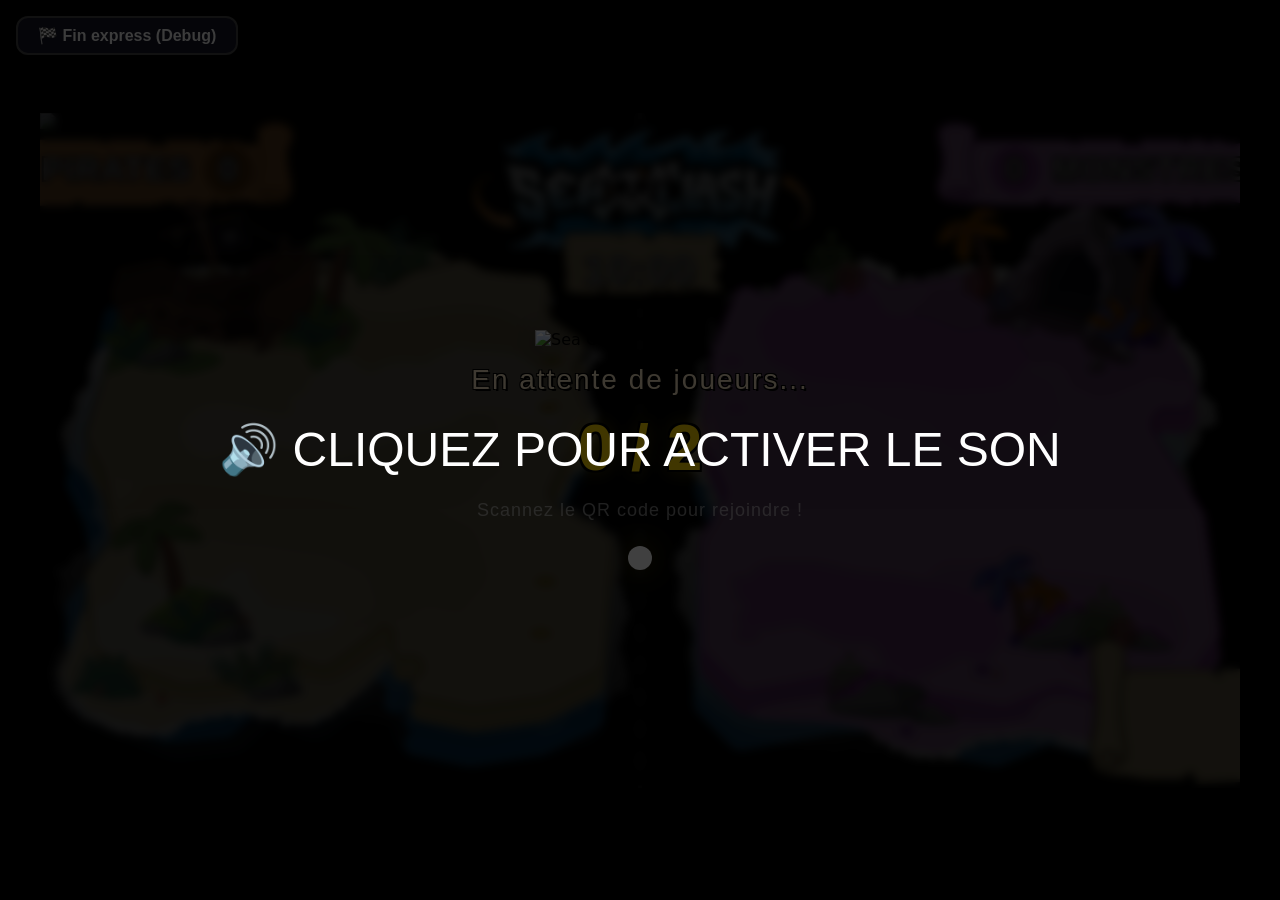
==== commit c3ca7528: "feat: introduce game audio with background music and sound effects, and refine player KO/invincibili" ====
--- a/fruit-eater/game/index.html
+++ b/fruit-eater/game/index.html
@@ -89,7 +89,7 @@
   <button id="btn-force-end">🏁 Fin express (Debug)</button>
 
   <script src="https://cdnjs.cloudflare.com/ajax/libs/qrcode-generator/1.4.4/qrcode.min.js"></script>
-  <script src="script.js?v=5"></script>
+  <script src="script.js?v=10"></script>
 </body>
 
 </html>
